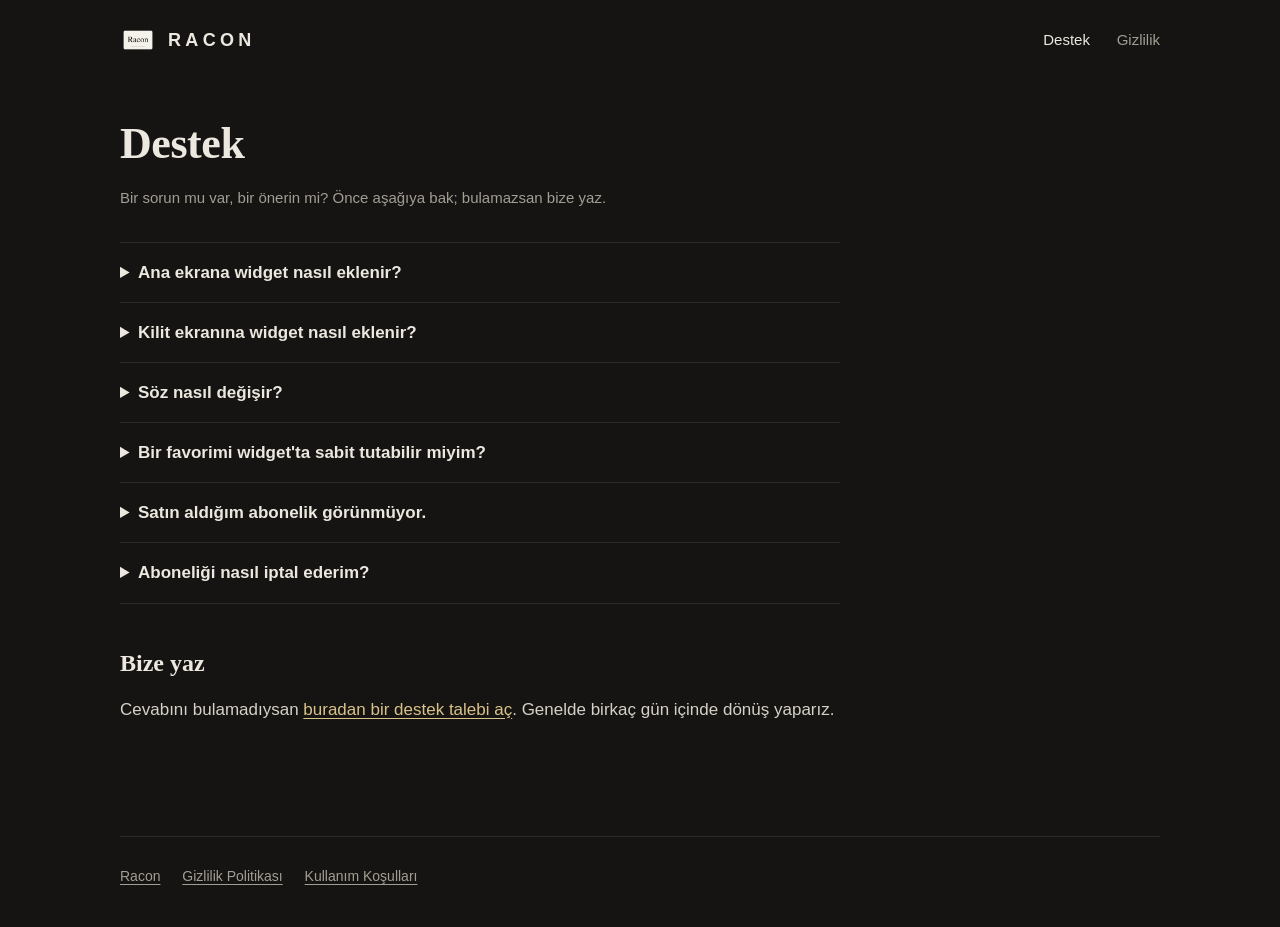
==== destek.html @ 52d2c686 "Publish Racon support and privacy pages" ====
<!doctype html>
<html lang="tr">
<head>
<meta charset="utf-8">
<meta name="viewport" content="width=device-width, initial-scale=1">
<title>Racon Destek</title>
<link rel="icon" href="img/icon.png">
<link rel="stylesheet" href="style.css">
</head>
<body>
<div class="wrap">
  <header class="site">
    <a class="brand" href="./"><img src="img/icon.png" alt=""><span>RACON</span></a>
    <nav class="site" aria-label="Site">
      <a href="destek.html" aria-current="page">Destek</a>
      <a href="gizlilik.html">Gizlilik</a>
    </nav>
  </header>

  <main class="doc">
    <h1>Destek</h1>
    <p class="updated">Bir sorun mu var, bir önerin mi? Önce aşağıya bak; bulamazsan bize yaz.</p>

    <details>
      <summary>Ana ekrana widget nasıl eklenir?</summary>
      <p>Ana ekranda boş bir yere basılı tut, sol üstteki Düzenle'ye ve Widget Ekle'ye dokun, listeden Racon'u seç, boyutu seçip Widget Ekle'ye dokun.</p>
    </details>
    <details>
      <summary>Kilit ekranına widget nasıl eklenir?</summary>
      <p>Kilit ekranına basılı tut, Özelleştir'e ve Kilit Ekranı'na dokun, widget alanına dokunup listeden Racon'u ekle. Kilit ekranı widget'ları Racon Pro ile söz gösterir.</p>
    </details>
    <details>
      <summary>Söz nasıl değişir?</summary>
      <p>Ücretsiz sürümde her gün yeni bir söz gelir. Racon Pro'da söz her 4 saatte bir kendiliğinden değişir; istersen uygulamada Başka'ya dokunarak, kartı sola kaydırarak ya da widget'taki değiştir düğmesiyle hemen değiştirebilirsin. Bir söz, havuzun tamamı gösterilmeden tekrar karşına çıkmaz.</p>
    </details>
    <details>
      <summary>Bir favorimi widget'ta sabit tutabilir miyim?</summary>
      <p>Evet, Racon Pro ile. Ayarlar → Widget'ta Gösterilen bölümünden favorilerinden birini seç. Başka'ya dokunduğunda sabitleme kalkar.</p>
    </details>
    <details>
      <summary>Satın aldığım abonelik görünmüyor.</summary>
      <p>Ayarlar → Satın Alımları Geri Yükle'ye dokun. Aboneliği aldığın Apple hesabıyla giriş yapmış olman gerekir.</p>
    </details>
    <details>
      <summary>Aboneliği nasıl iptal ederim?</summary>
      <p>Ayarlar → Aboneliği Yönet'e dokun ya da iPhone'unda Ayarlar → adın → Abonelikler → Racon Pro yolunu izle. Abonelik, dönem bitiminden en az 24 saat önce iptal edilmezse otomatik yenilenir. İade talepleri Apple üzerinden yapılır: <a href="https://reportaproblem.apple.com">reportaproblem.apple.com</a>.</p>
    </details>

    <h2>Bize yaz</h2>
    <p>Cevabını bulamadıysan <a href="https://github.com/aksoycem/racon-app/issues/new">buradan bir destek talebi aç</a>. Genelde birkaç gün içinde dönüş yaparız.</p>
  </main>

  <footer class="site">
    <a href="./">Racon</a>
    <a href="gizlilik.html">Gizlilik Politikası</a>
    <a href="https://www.apple.com/legal/internet-services/itunes/dev/stdeula/">Kullanım Koşulları</a>
  </footer>
</div>
</body>
</html>
---- style.css ----
:root {
  --desk: #151412;
  --paper: #f5f2eb;
  --ink: #1a1a1a;
  --gold: #d9c28a;
  --text: #ece8df;
  --muted: #a39e93;
  --line: #2c2a26;
  --serif: ui-serif, "New York", Georgia, "Times New Roman", serif;
  --sans: -apple-system, BlinkMacSystemFont, "Segoe UI", Roboto, Helvetica, Arial, sans-serif;
}

* { box-sizing: border-box; }

html { background: var(--desk); }

body {
  margin: 0;
  background: var(--desk);
  color: var(--text);
  font: 17px/1.6 var(--sans);
  -webkit-font-smoothing: antialiased;
}

::selection { background: var(--gold); color: var(--desk); }

a { color: var(--gold); text-underline-offset: 3px; }
a:focus-visible { outline: 2px solid var(--gold); outline-offset: 3px; border-radius: 4px; }

.wrap { max-width: 1080px; margin: 0 auto; padding: 0 20px; }

header.site {
  display: flex; align-items: center; justify-content: space-between;
  padding: 22px 0;
}
.brand { display: flex; align-items: center; gap: 12px; color: var(--text); text-decoration: none; }
.brand img { width: 36px; height: 36px; border-radius: 9px; }
.brand span { font: 600 18px/1 var(--sans); letter-spacing: 0.24em; }
nav.site a { color: var(--muted); text-decoration: none; margin-left: 22px; font-size: 15px; }
nav.site a:hover, nav.site a[aria-current="page"] { color: var(--text); }

/* Landing */
.hero {
  display: grid; grid-template-columns: 1.05fr 0.95fr; gap: 56px; align-items: center;
  padding: 56px 0 72px;
}
.card {
  background: var(--paper); color: var(--ink);
  border-radius: 14px; padding: 34px 34px 26px;
  aspect-ratio: 85 / 55;
  display: flex; flex-direction: column; justify-content: center;
  box-shadow: 0 22px 44px rgba(0, 0, 0, 0.5);
}
.card q { font: 500 clamp(22px, 3vw, 30px)/1.3 var(--serif); quotes: none; }
.card .mark {
  margin-top: auto; padding-top: 22px; display: flex; align-items: center; gap: 12px;
  font: 600 11px/1 var(--sans); letter-spacing: 0.3em; color: #555;
}
.card .mark::before { content: ""; flex: 1; height: 1px; background: rgba(0, 0, 0, 0.18); }
h1 { font: 600 clamp(36px, 5vw, 56px)/1.08 var(--serif); margin: 0 0 18px; letter-spacing: -0.01em; text-wrap: balance; }
.lede { color: var(--muted); font-size: 19px; max-width: 34em; margin: 0 0 28px; }
.store {
  display: inline-flex; align-items: center; gap: 10px;
  background: var(--gold); color: var(--desk); text-decoration: none;
  font-weight: 600; padding: 14px 22px; border-radius: 12px;
}
.store small { display: block; font-weight: 500; font-size: 12px; opacity: 0.75; }

.shots { display: grid; grid-template-columns: repeat(3, 1fr); gap: 24px; padding: 24px 0 80px; }
.shots figure { margin: 0; }
.shots img { width: 100%; height: auto; border-radius: 22px; border: 1px solid var(--line); display: block; }
.shots figcaption { margin-top: 14px; color: var(--muted); font-size: 15px; }
.shots figcaption b { display: block; color: var(--text); font: 600 19px/1.3 var(--serif); margin-bottom: 2px; }

.plans { border-top: 1px solid var(--line); padding: 64px 0 80px; display: grid; grid-template-columns: 1fr 1fr; gap: 48px; }
.plans h2 { font: 600 30px/1.2 var(--serif); margin: 0 0 14px; }
.plans ul { margin: 0; padding-left: 20px; color: var(--muted); }
.plans li { margin: 6px 0; }
.plans li strong { color: var(--text); font-weight: 600; }

/* Document pages */
.doc { max-width: 720px; padding: 40px 0 96px; }
.doc h1 { font-size: clamp(32px, 5vw, 44px); }
.doc h2 { font: 600 24px/1.3 var(--serif); margin: 44px 0 10px; }
.doc p, .doc li { color: #d6d1c6; }
.doc .updated { color: var(--muted); font-size: 15px; margin-bottom: 32px; }
.doc details { border-top: 1px solid var(--line); padding: 16px 0; }
.doc details:last-of-type { border-bottom: 1px solid var(--line); }
.doc summary { cursor: pointer; font-weight: 600; color: var(--text); }
.doc summary:focus-visible { outline: 2px solid var(--gold); outline-offset: 4px; }

footer.site { border-top: 1px solid var(--line); padding: 28px 0 40px; color: var(--muted); font-size: 14px; }
footer.site a { color: var(--muted); margin-right: 18px; }

@media (max-width: 820px) {
  .hero, .plans { grid-template-columns: 1fr; gap: 36px; }
  .hero { padding: 24px 0 48px; }
  .shots { grid-template-columns: 1fr; max-width: 360px; margin: 0 auto; }
  nav.site a { margin-left: 14px; }
}
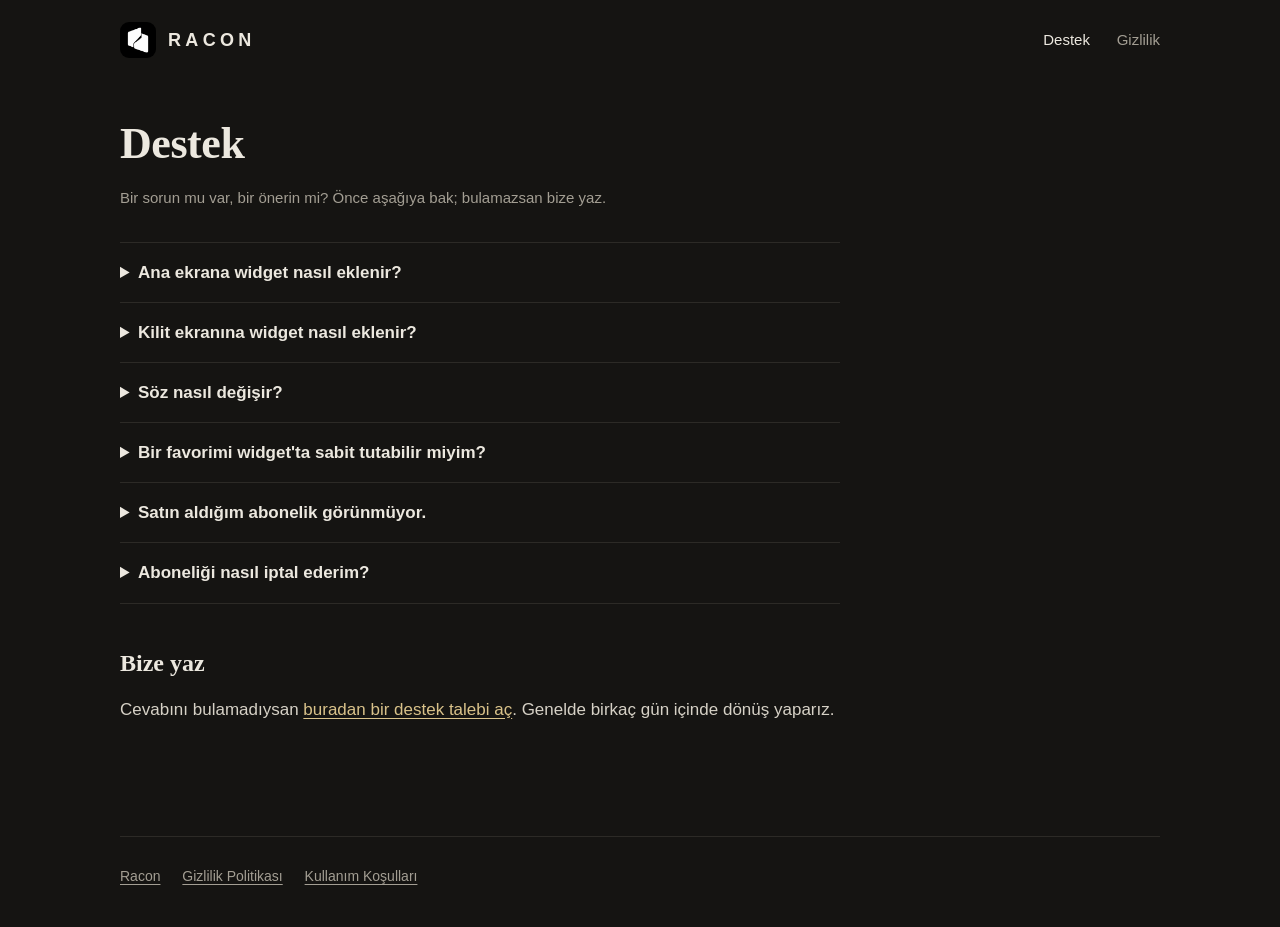
==== commit 53705c8d: "Update free experience, terms and monochrome Racon icon" ====
--- a/destek.html
+++ b/destek.html
@@ -27,15 +27,15 @@
     </details>
     <details>
       <summary>Kilit ekranına widget nasıl eklenir?</summary>
-      <p>Kilit ekranına basılı tut, Özelleştir'e ve Kilit Ekranı'na dokun, widget alanına dokunup listeden Racon'u ekle. Kilit ekranı widget'ları Racon Pro ile söz gösterir.</p>
+      <p>Kilit ekranına basılı tut, Özelleştir'e ve Kilit Ekranı'na dokun, widget alanına dokunup listeden Racon'u ekle. Ana ekran ve kilit ekranı widget'ları ücretsizdir. Apple'ın dikdörtgen ve tek satır boyutları kullanılabilir; widget genişliği elle esnetilemez.</p>
     </details>
     <details>
       <summary>Söz nasıl değişir?</summary>
-      <p>Ücretsiz sürümde her gün yeni bir söz gelir. Racon Pro'da söz her 4 saatte bir kendiliğinden değişir; istersen uygulamada Başka'ya dokunarak, kartı sola kaydırarak ya da widget'taki değiştir düğmesiyle hemen değiştirebilirsin. Bir söz, havuzun tamamı gösterilmeden tekrar karşına çıkmaz.</p>
+      <p>Ücretsiz sürümde her gün yeni bir söz gelir. İlk kullanım için toplam 3 değiştirme hakkın var; bunları bitirdiğin günü izleyen günlerden itibaren günde 1 hak gelir. Haklar birikmez. Uygulamada Başka'ya dokun veya kartı sağa/sola kaydır. Racon Pro'da değiştirme sınırsızdır; widget'taki değiştirme düğmesi de Pro ile çalışır. Ayarlar'dan 1, 2, 4, 6, 12 veya 24 saatlik değişim, favori döngüsü ya da elle değiştirme seçilebilir. iOS widget yenilemesini kısa süre geciktirebilir.</p>
     </details>
     <details>
       <summary>Bir favorimi widget'ta sabit tutabilir miyim?</summary>
-      <p>Evet, Racon Pro ile. Ayarlar → Widget'ta Gösterilen bölümünden favorilerinden birini seç. Başka'ya dokunduğunda sabitleme kalkar.</p>
+      <p>Evet, Racon Pro ile. Ayarlar → Söz Değişimi → Widget'ta Gösterilen bölümünden favorilerinden birini seç. Başka'ya dokunduğunda sabitleme kalkar.</p>
     </details>
     <details>
       <summary>Satın aldığım abonelik görünmüyor.</summary>
@@ -53,7 +53,7 @@
   <footer class="site">
     <a href="./">Racon</a>
     <a href="gizlilik.html">Gizlilik Politikası</a>
-    <a href="https://www.apple.com/legal/internet-services/itunes/dev/stdeula/">Kullanım Koşulları</a>
+    <a href="kosullar.html">Kullanım Koşulları</a>
   </footer>
 </div>
 </body>
